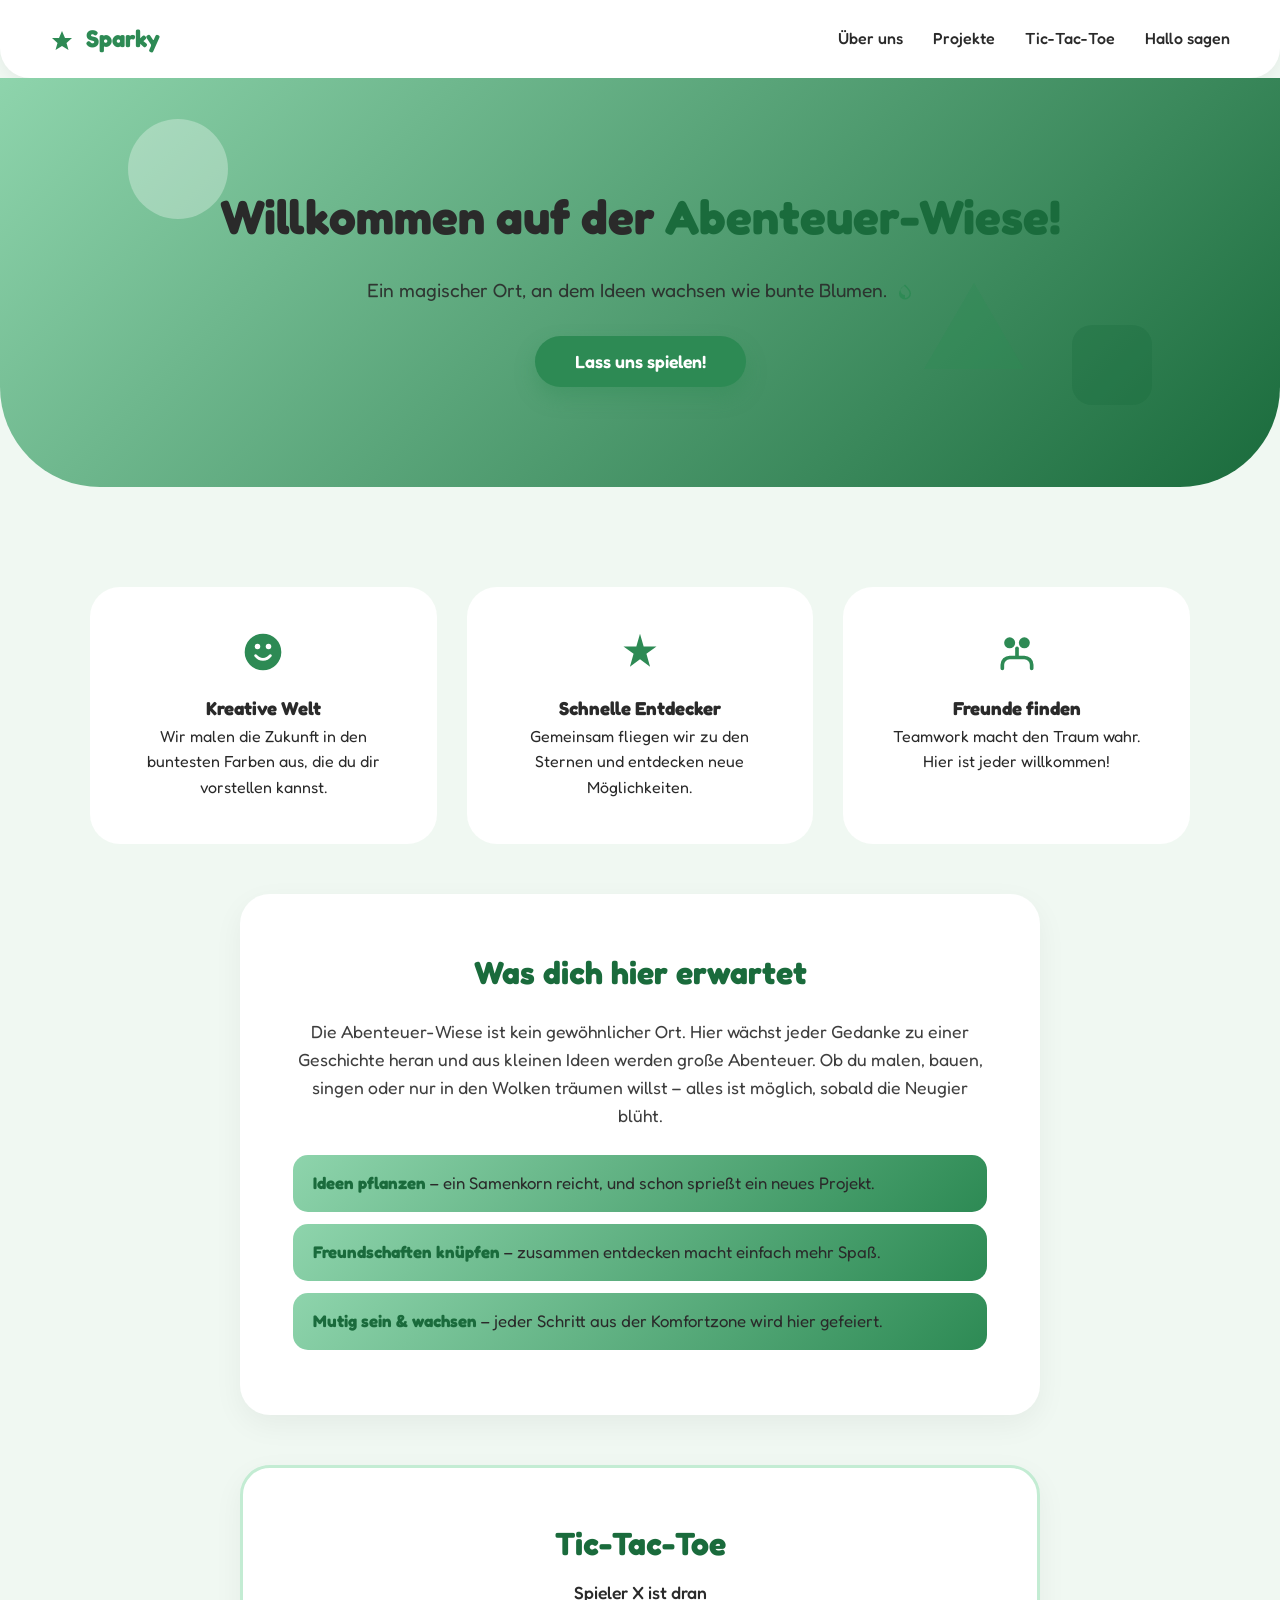
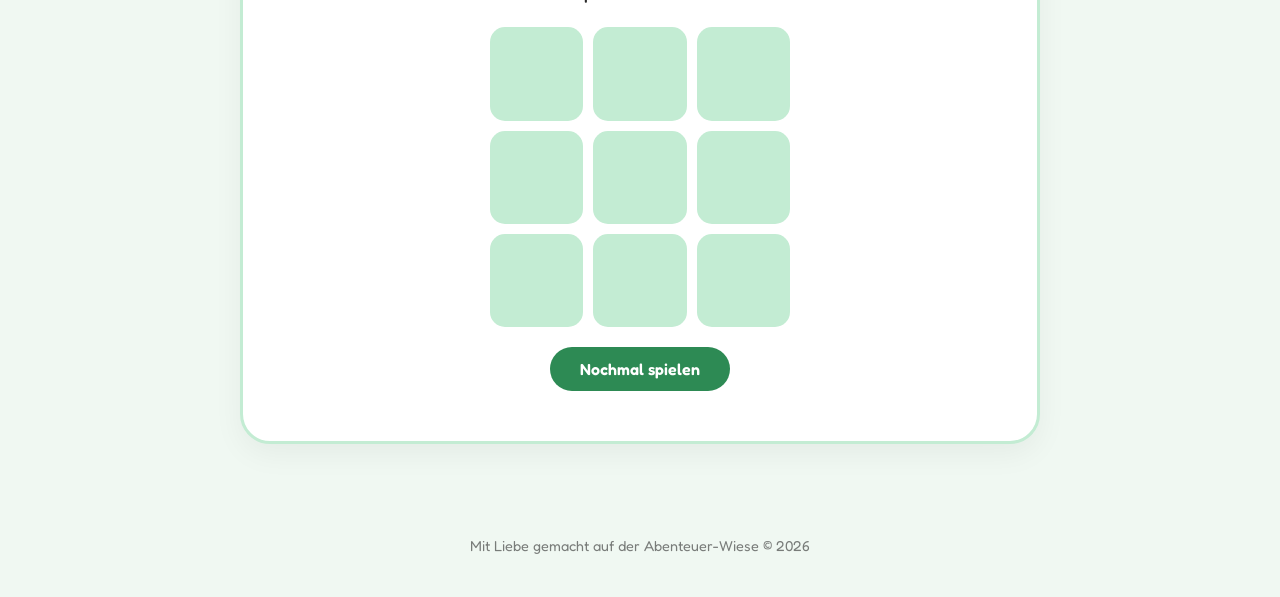
==== index.html @ 54dd6c40 "Add inline visibility styles and border to TTT section, bump cache" ====
<!DOCTYPE html>
<html lang="de">
<head>
    <meta charset="UTF-8">
    <meta name="viewport" content="width=device-width, initial-scale=1.0">
    <title>Abenteuer-Wiese | Der spielerische Platz für deine Ideen</title>
    <meta name="description" content="Willkommen auf der Abenteuer-Wiese – ein magischer Ort für kreative Projekte, bunte Ideen und gemeinsames Entdecken.">
    <link rel="canonical" href="https://papauschek.github.io/starter-website-template/">
    <link rel="preconnect" href="https://fonts.googleapis.com">
    <link rel="preconnect" href="https://fonts.gstatic.com" crossorigin>
    <link href="https://fonts.googleapis.com/css2?family=Fredoka:wght@300..700&display=swap" rel="stylesheet">
    <link rel="stylesheet" href="css/styles.css?v=20260515b">
</head>
<body>
    <nav class="navbar">
        <div class="logo"><svg class="icon" viewBox="0 0 24 24" width="24" height="24" fill="#2d8a54"><polygon points="12,2 15,9 22,9 16.5,14 18.5,21 12,17 5.5,21 7.5,14 2,9 9,9"/></svg> Sparky</div>
        <ul class="nav-links">
            <li><a href="#ueber-uns">Über uns</a></li>
            <li><a href="#projekte">Projekte</a></li>
            <li><a href="#ttt-section">Tic-Tac-Toe</a></li>
            <li><a href="#hallo">Hallo sagen</a></li>
        </ul>
    </nav>

    <header class="hero">
        <div class="hero-content">
            <h1>Willkommen auf der <span class="highlight">Abenteuer-Wiese!</span></h1>
            <p>Ein magischer Ort, an dem Ideen wachsen wie bunte Blumen. <svg class="icon-inline" viewBox="0 0 24 24" width="18" height="18" fill="#2d8a54"><path d="M12 22a8 8 0 01-8-8c0-4 3.5-7.5 8-12 4.5 4.5 8 8 8 12a8 8 0 01-8 8zm0-2c3.3 0 6-2.7 6-6 0-3-2.2-5.8-6-9.5C8.2 4.2 6 7 6 10c0 3.3 2.7 6 6 6z"/></svg></p>
            <button class="cta-button">Lass uns spielen!</button>
        </div>
        <div class="floating-shapes">
            <div class="shape circle"></div>
            <div class="shape square"></div>
            <div class="shape triangle"></div>
        </div>
    </header>

    <main id="ueber-uns">
        <section class="card-grid">
            <div class="card" id="projekte">
                <span class="emoji"><svg viewBox="0 0 24 24" width="44" height="44" fill="#2d8a54"><circle cx="12" cy="12" r="10"/><path d="M8 14s1.5 2 4 2 4-2 4-2" stroke="#fff" stroke-width="1.5" fill="none" stroke-linecap="round"/><circle cx="9" cy="9" r="1.5" fill="#fff"/><circle cx="15" cy="9" r="1.5" fill="#fff"/></svg></span>
                <h3>Kreative Welt</h3>
                <p>Wir malen die Zukunft in den buntesten Farben aus, die du dir vorstellen kannst.</p>
            </div>
            <div class="card">
                <span class="emoji"><svg viewBox="0 0 24 24" width="44" height="44" fill="#2d8a54"><path d="M12 2l2 7h7l-5.5 4 2 7L12 16l-5.5 4 2-7L3 9h7z"/></svg></span>
                <h3>Schnelle Entdecker</h3>
                <p>Gemeinsam fliegen wir zu den Sternen und entdecken neue Möglichkeiten.</p>
            </div>
            <div class="card" id="hallo">
                <span class="emoji"><svg viewBox="0 0 24 24" width="44" height="44" fill="#2d8a54"><circle cx="8" cy="7" r="3"/><circle cx="16" cy="7" r="3"/><path d="M4 21v-2c0-2.2 1.8-4 4-4h8c2.2 0 4 1.8 4 4v2" stroke="#2d8a54" stroke-width="2" fill="none" stroke-linecap="round" stroke-linejoin="round"/><line x1="12" y1="14" x2="12" y2="10" stroke="#2d8a54" stroke-width="2" stroke-linecap="round"/></svg></span>
                <h3>Freunde finden</h3>
                <p>Teamwork macht den Traum wahr. Hier ist jeder willkommen!</p>
            </div>
        </section>
    </main>

    <section class="entdecken">
        <h2>Was dich hier erwartet</h2>
        <p>
            Die Abenteuer-Wiese ist kein gewöhnlicher Ort. Hier wächst jeder Gedanke zu einer Geschichte heran und aus kleinen Ideen werden große Abenteuer.
            Ob du malen, bauen, singen oder nur in den Wolken träumen willst – alles ist möglich, sobald die Neugier blüht.
        </p>
        <ul class="entdecken-liste">
            <li><strong>Ideen pflanzen</strong> – ein Samenkorn reicht, und schon sprießt ein neues Projekt.</li>
            <li><strong>Freundschaften knüpfen</strong> – zusammen entdecken macht einfach mehr Spaß.</li>
            <li><strong>Mutig sein & wachsen</strong> – jeder Schritt aus der Komfortzone wird hier gefeiert.</li>
        </ul>
    </section>

    <section class="ttt-section" style="display:block;visibility:visible;opacity:1;">
        <h2>Tic-Tac-Toe</h2>
        <p class="ttt-status" id="ttt-status">Spieler X ist dran</p>
        <div class="ttt-board" id="ttt-board">
            <div class="ttt-cell" data-index="0"></div>
            <div class="ttt-cell" data-index="1"></div>
            <div class="ttt-cell" data-index="2"></div>
            <div class="ttt-cell" data-index="3"></div>
            <div class="ttt-cell" data-index="4"></div>
            <div class="ttt-cell" data-index="5"></div>
            <div class="ttt-cell" data-index="6"></div>
            <div class="ttt-cell" data-index="7"></div>
            <div class="ttt-cell" data-index="8"></div>
        </div>
        <button class="ttt-reset" id="ttt-reset">Nochmal spielen</button>
    </section>

    <footer>
        <p>Mit Liebe gemacht auf der Abenteuer-Wiese &copy; 2026</p>
    </footer>

    <script src="js/main.js?v=20260515b"></script>
</body>
</html>
---- css/styles.css ----
:root {
    --primary-color: #2d8a54;
    --secondary-color: #c3ecd3;
    --accent-color: #1a6b3c;
    --text-color: #2a2a2a;
    --bg-color: #f0f8f2;
    --card-bg: #fff;
    --font-main: 'Fredoka', sans-serif;
}

* {
    margin: 0;
    padding: 0;
    box-sizing: border-box;
}

body {
    font-family: var(--font-main);
    background-color: var(--bg-color);
    color: var(--text-color);
    line-height: 1.6;
    overflow-x: hidden;
}

/* Navbar */
.navbar {
    display: flex;
    justify-content: space-between;
    align-items: center;
    padding: 20px 50px;
    background: white;
    box-shadow: 0 4px 15px rgba(0,0,0,0.05);
    border-radius: 0 0 30px 30px;
}

.logo {
    font-size: 1.5rem;
    font-weight: 700;
    color: var(--primary-color);
}

.nav-links {
    display: flex;
    list-style: none;
    gap: 30px;
}

.nav-links a {
    text-decoration: none;
    color: var(--text-color);
    font-weight: 500;
    transition: transform 0.3s ease, color 0.3s ease;
}

.nav-links a:hover {
    color: var(--primary-color);
    transform: translateY(-3px);
}

/* Hero Section */
.hero {
    position: relative;
    padding: 100px 50px;
    text-align: center;
    background: linear-gradient(135deg, #8ed4ac 0%, #1a6b3c 100%);
    border-radius: 0 0 100px 100px;
    margin-bottom: 50px;
    overflow: hidden;
}

.hero h1 {
    font-size: 3rem;
    margin-bottom: 20px;
    animation: bounceIn 1s ease;
}

.highlight {
    color: var(--accent-color);
    position: relative;
}

.hero p {
    font-size: 1.2rem;
    margin-bottom: 30px;
    opacity: 0.9;
}

.cta-button {
    background-color: var(--primary-color);
    color: white;
    border: none;
    padding: 15px 40px;
    font-size: 1.1rem;
    border-radius: 50px;
    cursor: pointer;
    font-family: var(--font-main);
    font-weight: 600;
    transition: all 0.3s cubic-bezier(0.175, 0.885, 0.32, 1.275);
    box-shadow: 0 10px 20px rgba(45, 138, 84, 0.35);
}

.cta-button:hover {
    transform: scale(1.1) rotate(-2deg);
    background-color: #1a6b3c;
}

/* Floating Shapes Animation */
.shape {
    position: absolute;
    opacity: 0.3;
    z-index: 0;
    animation: float 6s infinite ease-in-out;
}

.circle { width: 100px; height: 100px; background: white; border-radius: 50%; top: 10%; left: 10%; }
.square { width: 80px; height: 80px; background: var(--accent-color); border-radius: 20px; bottom: 20%; right: 10%; animation-delay: 2s; }
.triangle { 
    width: 0; height: 0; border-left: 50px solid transparent; border-right: 50px solid transparent; 
    border-bottom: 86px solid var(--primary-color); top: 50%; right: 20%; animation-delay: 4s; 
}

/* Main Cards */
.card-grid {
    display: grid;
    grid-template-columns: repeat(auto-fit, minmax(250px, 1fr));
    gap: 30px;
    padding: 50px;
    max-width: 1200px;
    margin: 0 auto;
}

.card {
    background: var(--card-bg);
    padding: 40px;
    border-radius: 30px;
    text-align: center;
    transition: all 0.4s ease;
    border: 3px solid transparent;
    cursor: default;
}

.card:hover {
    transform: translateY(-15px);
    border-color: var(--secondary-color);
    box-shadow: 0 20px 40px rgba(0,0,0,0.05);
}

.emoji {
    font-size: 3rem;
    display: block;
    margin-bottom: 20px;
    transition: transform 0.3s ease;
}

.emoji svg {
    display: block;
    margin: 0 auto;
}

.icon {
    vertical-align: middle;
    margin-right: 6px;
}

.icon-inline {
    vertical-align: middle;
    margin-left: 4px;
}

.card:hover .emoji {
    transform: scale(1.2) rotate(15deg);
}

/* Entdecken Section */
.entdecken {
    max-width: 800px;
    margin: 0 auto 50px;
    padding: 50px;
    background: var(--card-bg);
    border-radius: 30px;
    text-align: center;
    border: 3px solid transparent;
    box-shadow: 0 10px 30px rgba(0,0,0,0.05);
}

.entdecken h2 {
    font-size: 2rem;
    margin-bottom: 20px;
    color: var(--accent-color);
}

.entdecken p {
    font-size: 1.1rem;
    margin-bottom: 25px;
    opacity: 0.9;
}

.entdecken-liste {
    list-style: none;
    padding: 0;
    text-align: left;
}

.entdecken-liste li {
    padding: 15px 20px;
    margin-bottom: 12px;
    background: linear-gradient(135deg, #8ed4ac 0%, #2d8a54 100%);
    border-radius: 15px;
    font-size: 1.05rem;
    transition: all 0.3s ease;
}

.entdecken-liste li:hover {
    transform: translateY(-5px);
    box-shadow: 0 8px 20px rgba(0,0,0,0.08);
}

.entdecken-liste li strong {
    color: var(--accent-color);
}

/* Tic-Tac-Toe */
.ttt-section {
    display: block;
    max-width: 800px;
    margin: 50px auto;
    padding: 50px;
    background: var(--card-bg);
    border-radius: 30px;
    text-align: center;
    box-shadow: 0 10px 30px rgba(0,0,0,0.05);
    visibility: visible;
    opacity: 1;
    min-height: 200px;
    overflow: visible;
    border: 3px solid var(--secondary-color);
}

.ttt-section h2 {
    font-size: 2rem;
    margin-bottom: 10px;
    color: var(--accent-color);
}

.ttt-status {
    font-size: 1.1rem;
    margin-bottom: 20px;
    color: var(--text-color);
    font-weight: 500;
}

.ttt-board {
    display: grid;
    grid-template-columns: repeat(3, 1fr);
    gap: 10px;
    max-width: 300px;
    margin: 0 auto 20px;
}

.ttt-cell {
    aspect-ratio: 1;
    background: var(--secondary-color);
    border-radius: 15px;
    font-size: 2.5rem;
    font-weight: 700;
    color: var(--accent-color);
    cursor: pointer;
    display: flex;
    align-items: center;
    justify-content: center;
    transition: background-color 0.2s ease, transform 0.15s ease;
    user-select: none;
}

.ttt-cell:hover {
    background: #a8dbb8;
    transform: scale(1.05);
}

.ttt-cell.x { color: var(--primary-color); }
.ttt-cell.o { color: var(--accent-color); }
.ttt-cell.win { background: #b8e6cc; }

.ttt-reset {
    background-color: var(--primary-color);
    color: white;
    border: none;
    padding: 12px 30px;
    font-size: 1rem;
    border-radius: 50px;
    cursor: pointer;
    font-family: var(--font-main);
    font-weight: 600;
    transition: background-color 0.3s ease;
}

.ttt-reset:hover {
    background-color: var(--accent-color);
}

footer {
    text-align: center;
    padding: 40px;
    opacity: 0.6;
    font-size: 0.9rem;
}

/* Animations */
@keyframes bounceIn {
    0% { transform: scale(0.3); opacity: 0; }
    50% { transform: scale(1.05); opacity: 1; }
    70% { transform: scale(0.9); }
    100% { transform: scale(1); }
}

@keyframes float {
    0%, 100% { transform: translateY(0) rotate(0); }
    50% { transform: translateY(-30px) rotate(10deg); }
}

/* Responsiveness */
@media (max-width: 768px) {
    .navbar { padding: 15px 20px; }
    .hero { padding: 60px 20px; }
    .hero h1 { font-size: 2rem; }
    .card-grid { padding: 20px; }
}
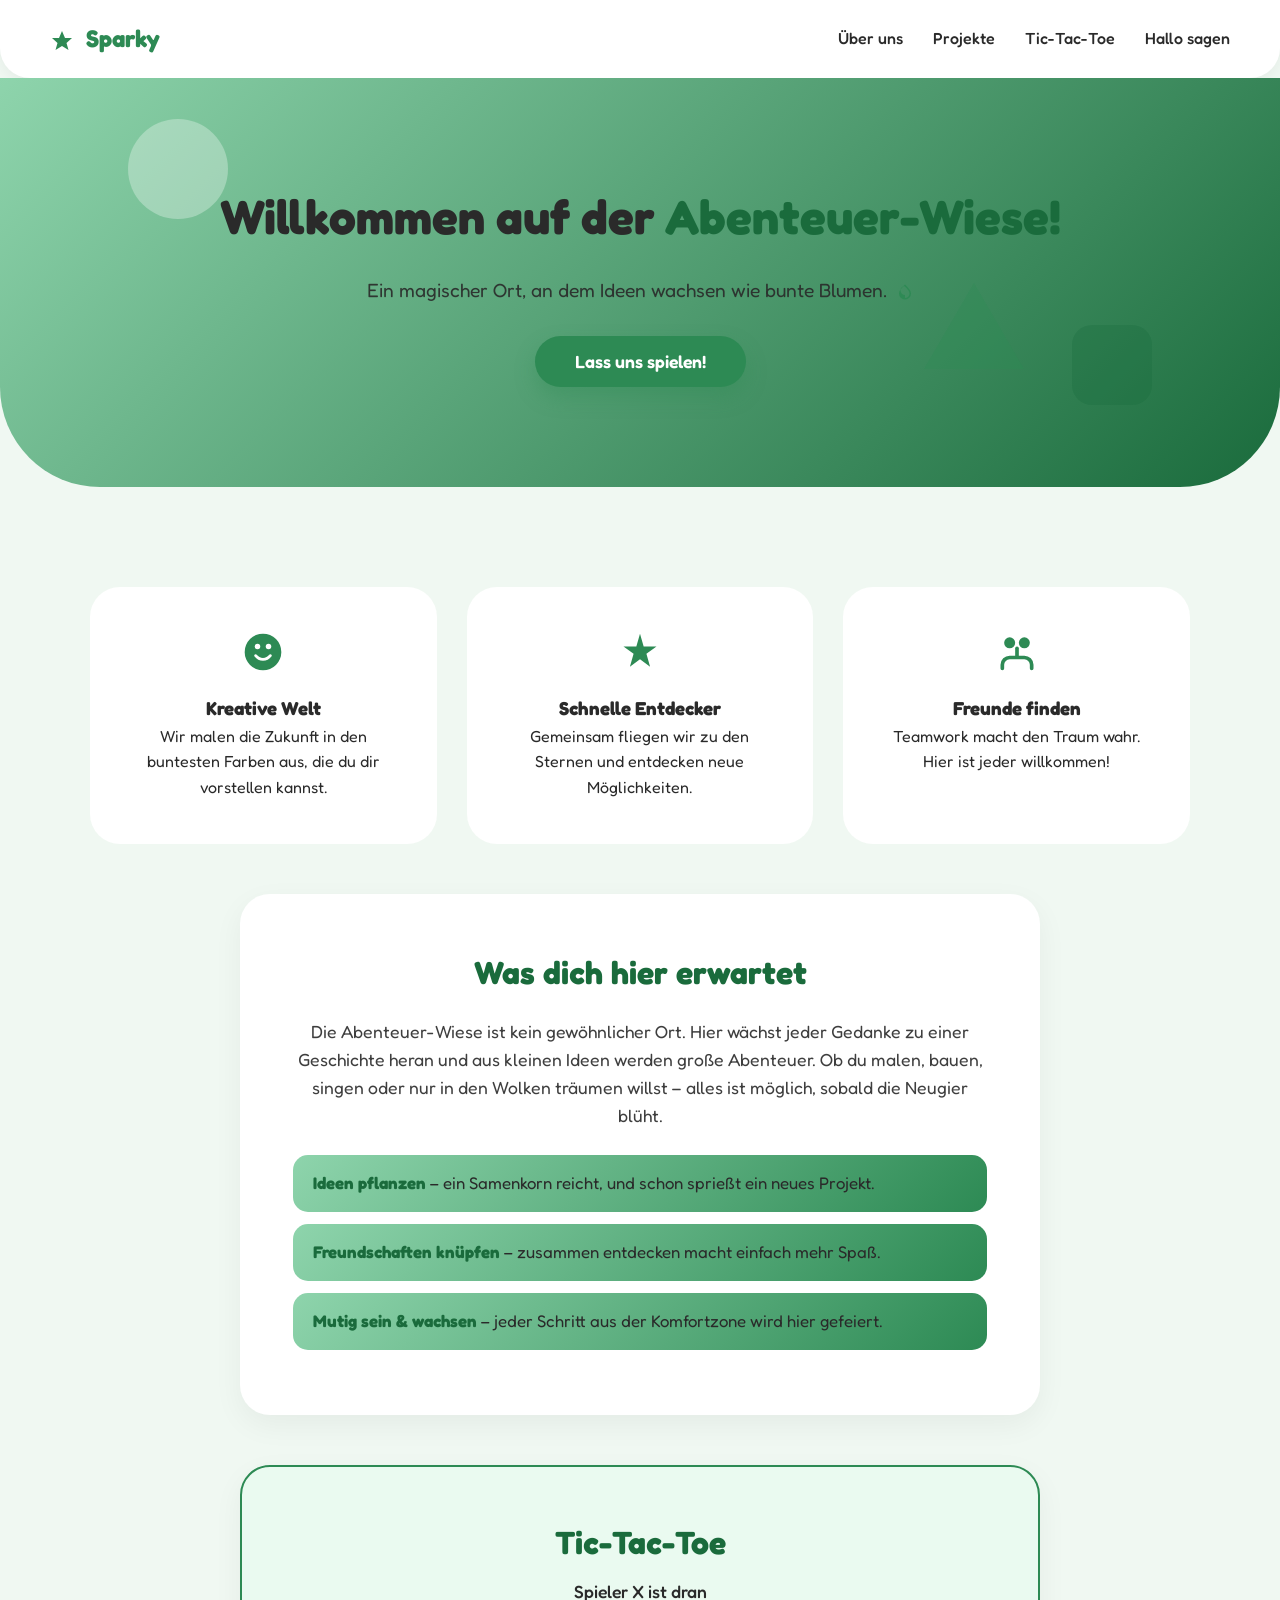
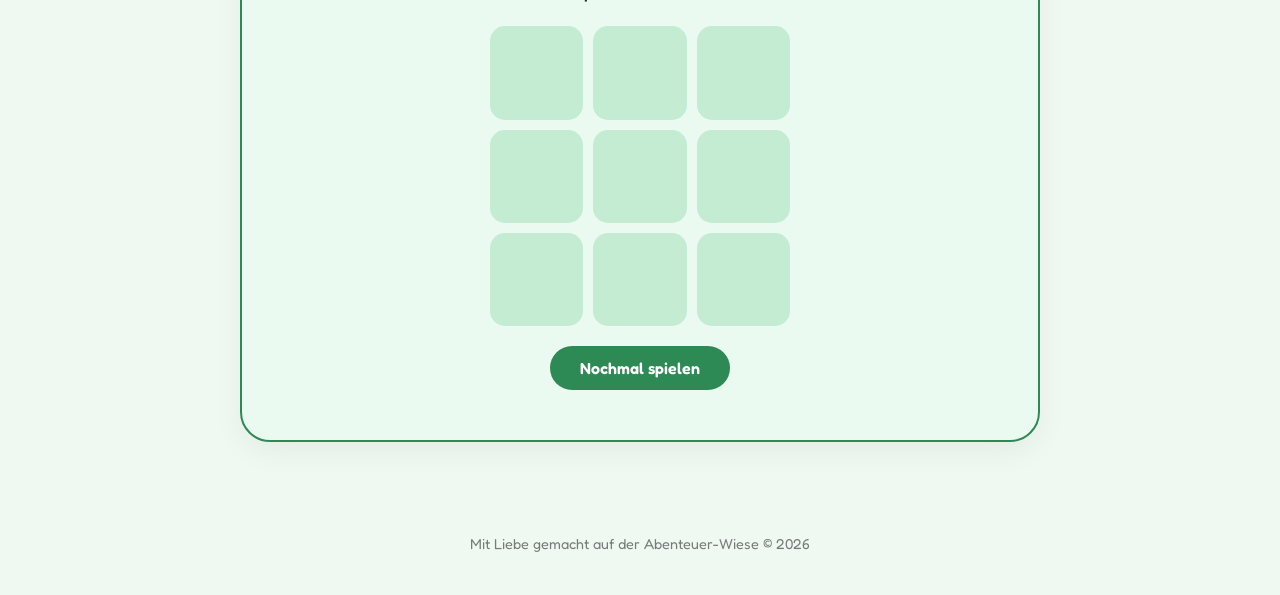
==== commit 2c27a5d3: "Light green bg, solid border on TTT, !important inline styles, update cache bust" ====
--- a/index.html
+++ b/index.html
@@ -9,7 +9,7 @@
     <link rel="preconnect" href="https://fonts.googleapis.com">
     <link rel="preconnect" href="https://fonts.gstatic.com" crossorigin>
     <link href="https://fonts.googleapis.com/css2?family=Fredoka:wght@300..700&display=swap" rel="stylesheet">
-    <link rel="stylesheet" href="css/styles.css?v=20260515b">
+    <link rel="stylesheet" href="css/styles.css?v=8b3e128">
 </head>
 <body>
     <nav class="navbar">
@@ -68,7 +68,7 @@
         </ul>
     </section>
 
-    <section class="ttt-section" style="display:block;visibility:visible;opacity:1;">
+    <section class="ttt-section" id="ttt-section" style="display:block!important;visibility:visible!important;opacity:1!important;">
         <h2>Tic-Tac-Toe</h2>
         <p class="ttt-status" id="ttt-status">Spieler X ist dran</p>
         <div class="ttt-board" id="ttt-board">
@@ -89,6 +89,6 @@
         <p>Mit Liebe gemacht auf der Abenteuer-Wiese &copy; 2026</p>
     </footer>
 
-    <script src="js/main.js?v=20260515b"></script>
+    <script src="js/main.js?v=7280ac4"></script>
 </body>
 </html>
--- a/css/styles.css
+++ b/css/styles.css
@@ -225,7 +225,7 @@
     max-width: 800px;
     margin: 50px auto;
     padding: 50px;
-    background: var(--card-bg);
+    background: #eafaf0;
     border-radius: 30px;
     text-align: center;
     box-shadow: 0 10px 30px rgba(0,0,0,0.05);
@@ -233,7 +233,8 @@
     opacity: 1;
     min-height: 200px;
     overflow: visible;
-    border: 3px solid var(--secondary-color);
+    border: 2px solid #2d8a54;
+    transform: none;
 }
 
 .ttt-section h2 {
@@ -324,4 +325,7 @@
     .hero { padding: 60px 20px; }
     .hero h1 { font-size: 2rem; }
     .card-grid { padding: 20px; }
+    .ttt-section { display: block; opacity: 1; transform: none; padding: 30px 20px; min-height: auto; }
+    .ttt-board { max-width: 240px; }
+    .ttt-cell { font-size: 2rem; }
 }
